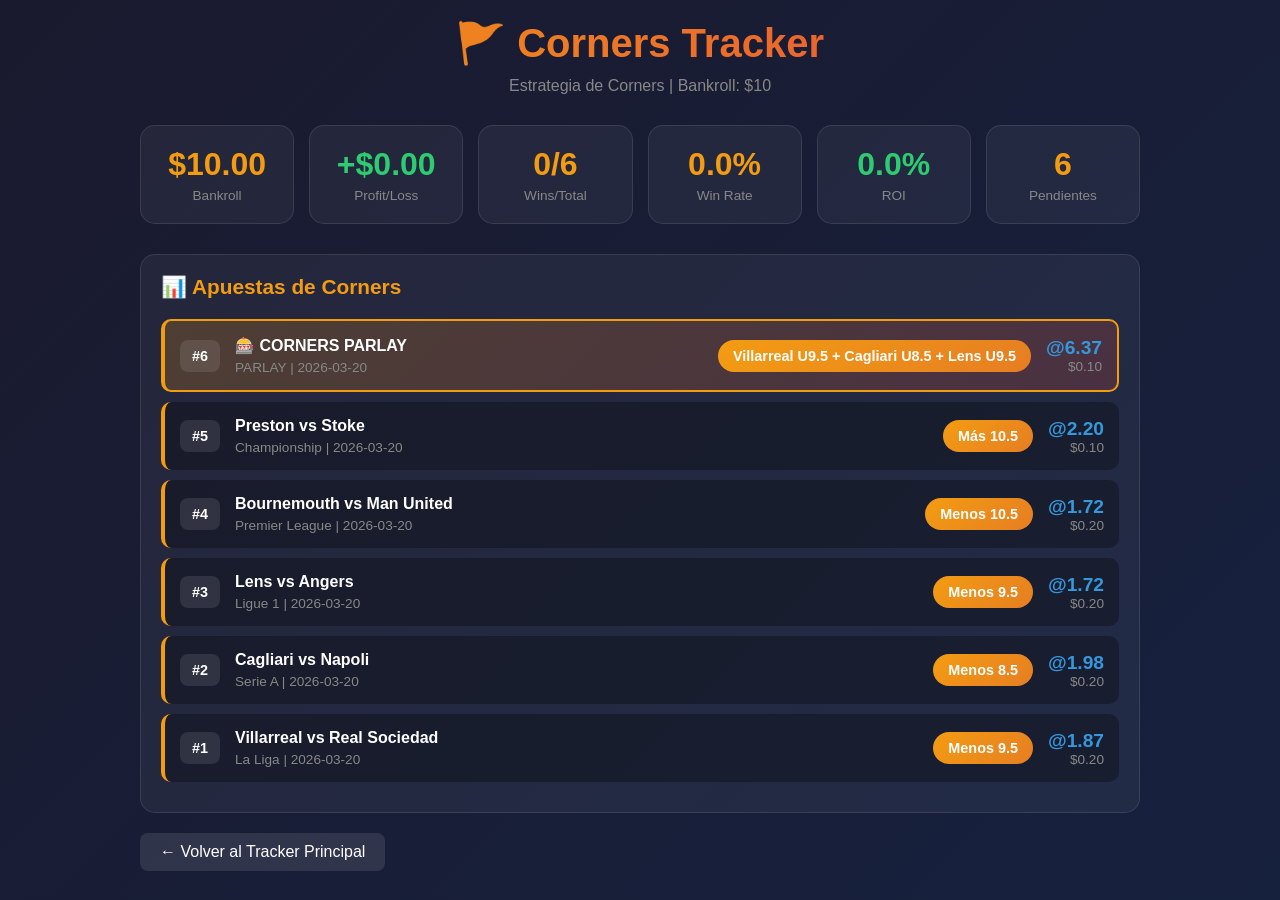
==== corners.html @ 91017ffc "🚩 Add Corners Tracker page + 6 pending bets (0 bankroll)" ====
<!DOCTYPE html>
<html lang="es">
<head>
    <meta charset="UTF-8">
    <meta name="viewport" content="width=device-width, initial-scale=1.0">
    <title>🚩 Corners Tracker | Jarvis</title>
    <style>
        * {
            margin: 0;
            padding: 0;
            box-sizing: border-box;
        }
        
        body {
            font-family: 'Segoe UI', Tahoma, Geneva, Verdana, sans-serif;
            background: linear-gradient(135deg, #1a1a2e 0%, #16213e 100%);
            color: #fff;
            min-height: 100vh;
            padding: 20px;
        }
        
        .container {
            max-width: 1000px;
            margin: 0 auto;
        }
        
        header {
            text-align: center;
            margin-bottom: 30px;
        }
        
        h1 {
            font-size: 2.5rem;
            margin-bottom: 10px;
            background: linear-gradient(90deg, #f39c12, #e74c3c);
            -webkit-background-clip: text;
            -webkit-text-fill-color: transparent;
            background-clip: text;
        }
        
        .subtitle {
            color: #888;
            font-size: 1rem;
        }
        
        .stats-grid {
            display: grid;
            grid-template-columns: repeat(auto-fit, minmax(150px, 1fr));
            gap: 15px;
            margin-bottom: 30px;
        }
        
        .stat-card {
            background: rgba(255,255,255,0.05);
            border-radius: 15px;
            padding: 20px;
            text-align: center;
            border: 1px solid rgba(255,255,255,0.1);
        }
        
        .stat-value {
            font-size: 2rem;
            font-weight: bold;
            color: #f39c12;
        }
        
        .stat-value.positive { color: #2ecc71; }
        .stat-value.negative { color: #e74c3c; }
        
        .stat-label {
            color: #888;
            font-size: 0.85rem;
            margin-top: 5px;
        }
        
        .bets-section {
            background: rgba(255,255,255,0.05);
            border-radius: 15px;
            padding: 20px;
            border: 1px solid rgba(255,255,255,0.1);
        }
        
        .section-title {
            font-size: 1.3rem;
            margin-bottom: 20px;
            color: #f39c12;
        }
        
        .bet-card {
            background: rgba(0,0,0,0.3);
            border-radius: 10px;
            padding: 15px;
            margin-bottom: 10px;
            display: grid;
            grid-template-columns: auto 1fr auto auto;
            gap: 15px;
            align-items: center;
        }
        
        .bet-card.pending {
            border-left: 4px solid #f39c12;
        }
        
        .bet-card.won {
            border-left: 4px solid #2ecc71;
        }
        
        .bet-card.lost {
            border-left: 4px solid #e74c3c;
        }
        
        .bet-id {
            background: rgba(255,255,255,0.1);
            padding: 8px 12px;
            border-radius: 8px;
            font-weight: bold;
            font-size: 0.9rem;
        }
        
        .bet-info {
            display: flex;
            flex-direction: column;
            gap: 5px;
        }
        
        .bet-match {
            font-weight: bold;
            font-size: 1rem;
        }
        
        .bet-details {
            color: #888;
            font-size: 0.85rem;
        }
        
        .bet-pick {
            background: linear-gradient(135deg, #f39c12, #e67e22);
            padding: 8px 15px;
            border-radius: 20px;
            font-weight: bold;
            font-size: 0.9rem;
        }
        
        .bet-odds {
            text-align: right;
        }
        
        .odds-value {
            font-size: 1.2rem;
            font-weight: bold;
            color: #3498db;
        }
        
        .stake-value {
            color: #888;
            font-size: 0.85rem;
        }
        
        .nav-link {
            display: inline-block;
            margin-top: 20px;
            padding: 10px 20px;
            background: rgba(255,255,255,0.1);
            color: #fff;
            text-decoration: none;
            border-radius: 8px;
            transition: background 0.3s;
        }
        
        .nav-link:hover {
            background: rgba(255,255,255,0.2);
        }
        
        .parlay-card {
            background: linear-gradient(135deg, rgba(243, 156, 18, 0.2), rgba(231, 76, 60, 0.2));
            border: 2px solid #f39c12;
        }
        
        @media (max-width: 600px) {
            .bet-card {
                grid-template-columns: 1fr;
                text-align: center;
            }
            
            .bet-id {
                justify-self: center;
            }
        }
    </style>
</head>
<body>
    <div class="container">
        <header>
            <h1>🚩 Corners Tracker</h1>
            <p class="subtitle">Estrategia de Corners | Bankroll: $10</p>
        </header>
        
        <div class="stats-grid" id="stats">
            <!-- Stats loaded dynamically -->
        </div>
        
        <div class="bets-section">
            <h2 class="section-title">📊 Apuestas de Corners</h2>
            <div id="bets-list">
                <!-- Bets loaded dynamically -->
            </div>
        </div>
        
        <a href="index.html" class="nav-link">← Volver al Tracker Principal</a>
    </div>
    
    <script>
        async function loadData() {
            try {
                const response = await fetch('data/corners.json');
                const data = await response.json();
                renderStats(data);
                renderBets(data.bets);
            } catch (error) {
                console.error('Error loading data:', error);
            }
        }
        
        function renderStats(data) {
            const { bankroll, stats } = data;
            const roi = stats.totalStaked > 0 ? ((stats.profitLoss / stats.totalStaked) * 100).toFixed(1) : '0.0';
            const winRate = stats.totalBets > 0 ? ((stats.wins / stats.totalBets) * 100).toFixed(1) : '0.0';
            
            document.getElementById('stats').innerHTML = `
                <div class="stat-card">
                    <div class="stat-value">$${bankroll.current.toFixed(2)}</div>
                    <div class="stat-label">Bankroll</div>
                </div>
                <div class="stat-card">
                    <div class="stat-value ${stats.profitLoss >= 0 ? 'positive' : 'negative'}">
                        ${stats.profitLoss >= 0 ? '+' : ''}$${stats.profitLoss.toFixed(2)}
                    </div>
                    <div class="stat-label">Profit/Loss</div>
                </div>
                <div class="stat-card">
                    <div class="stat-value">${stats.wins}/${stats.totalBets || stats.pending}</div>
                    <div class="stat-label">Wins/Total</div>
                </div>
                <div class="stat-card">
                    <div class="stat-value">${winRate}%</div>
                    <div class="stat-label">Win Rate</div>
                </div>
                <div class="stat-card">
                    <div class="stat-value ${parseFloat(roi) >= 0 ? 'positive' : 'negative'}">${roi}%</div>
                    <div class="stat-label">ROI</div>
                </div>
                <div class="stat-card">
                    <div class="stat-value">${stats.pending}</div>
                    <div class="stat-label">Pendientes</div>
                </div>
            `;
        }
        
        function renderBets(bets) {
            const container = document.getElementById('bets-list');
            
            // Sort by date descending, then by id descending
            const sortedBets = [...bets].sort((a, b) => {
                if (b.date !== a.date) return b.date.localeCompare(a.date);
                return b.id - a.id;
            });
            
            container.innerHTML = sortedBets.map(bet => {
                const statusClass = bet.status === 'pending' ? 'pending' : (bet.won ? 'won' : 'lost');
                const isParlay = bet.league === 'PARLAY';
                
                return `
                    <div class="bet-card ${statusClass} ${isParlay ? 'parlay-card' : ''}">
                        <div class="bet-id">#${bet.id}</div>
                        <div class="bet-info">
                            <div class="bet-match">${bet.match}</div>
                            <div class="bet-details">${bet.league} | ${bet.date}</div>
                        </div>
                        <div class="bet-pick">${bet.pick}</div>
                        <div class="bet-odds">
                            <div class="odds-value">@${bet.odds.toFixed(2)}</div>
                            <div class="stake-value">$${bet.stake.toFixed(2)}</div>
                        </div>
                    </div>
                `;
            }).join('');
        }
        
        loadData();
    </script>
</body>
</html>
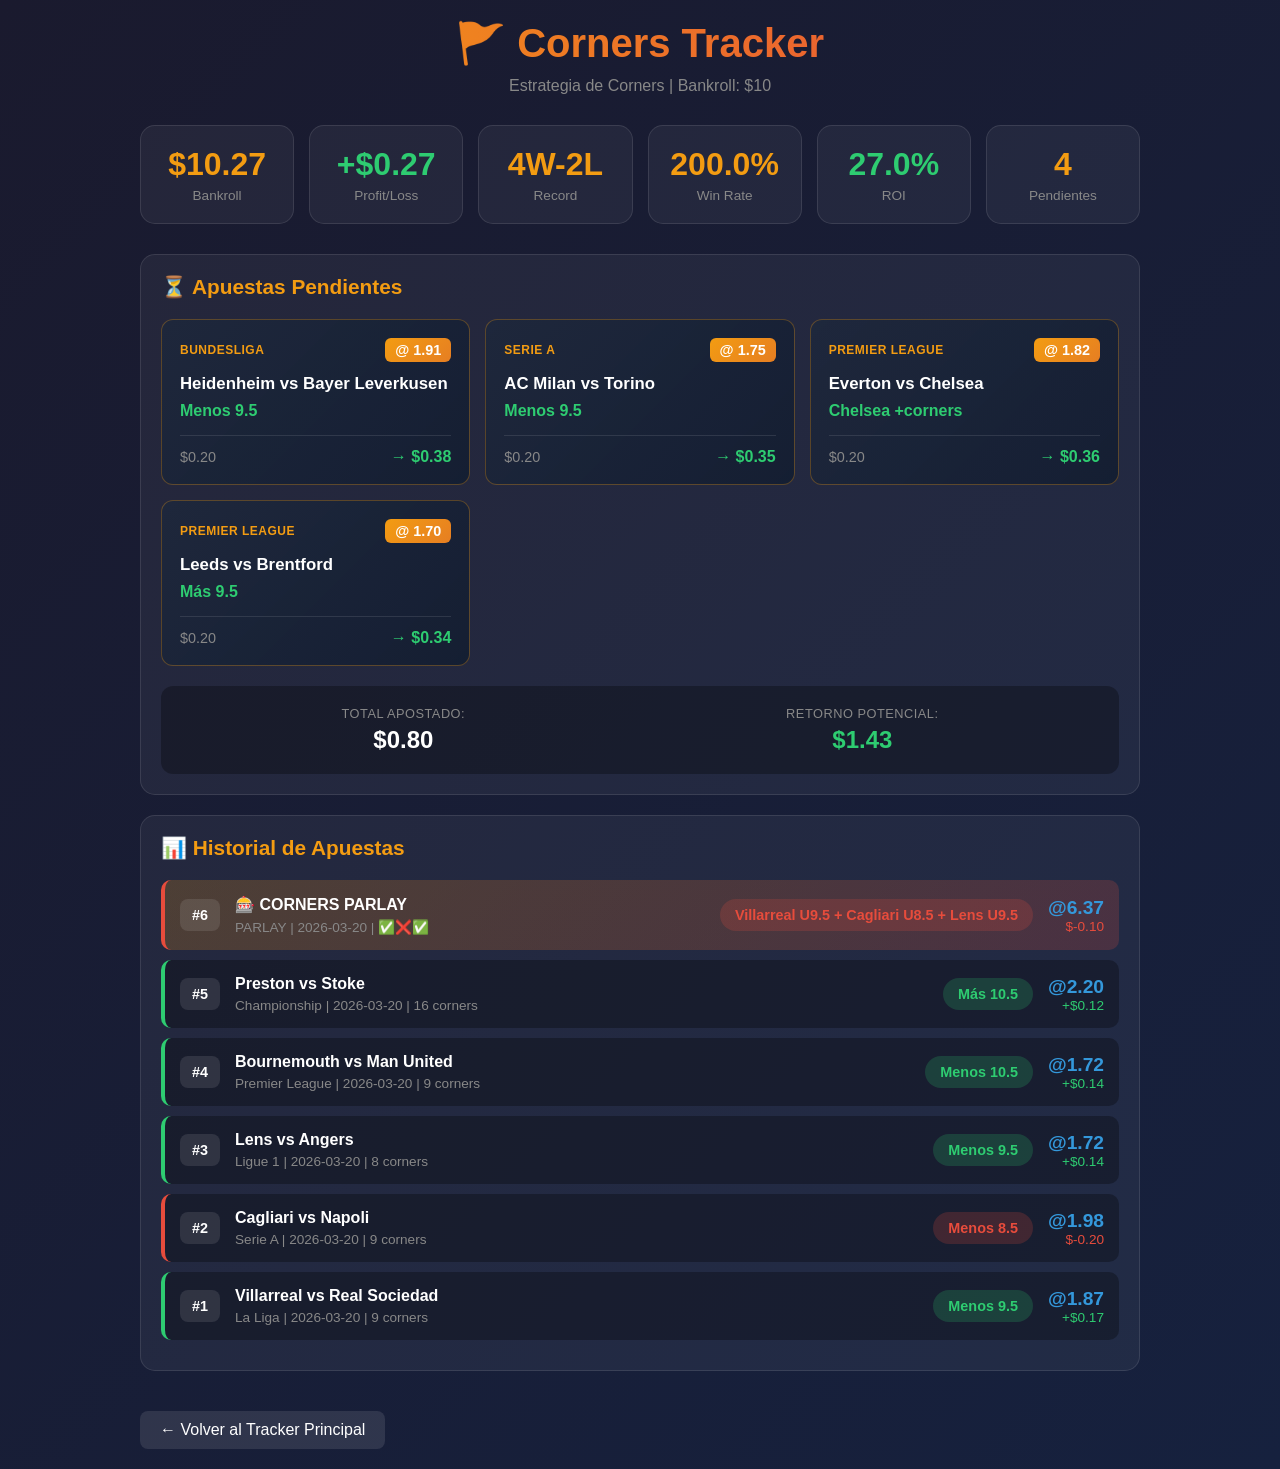
==== commit ccc4852d: "Update corners page with pending cards like main tracker" ====
--- a/corners.html
+++ b/corners.html
@@ -77,6 +77,7 @@
             background: rgba(255,255,255,0.05);
             border-radius: 15px;
             padding: 20px;
+            margin-bottom: 20px;
             border: 1px solid rgba(255,255,255,0.1);
         }
         
@@ -84,8 +85,129 @@
             font-size: 1.3rem;
             margin-bottom: 20px;
             color: #f39c12;
-        }
-        
+            display: flex;
+            align-items: center;
+            gap: 10px;
+        }
+        
+        /* Pending Cards Grid - Like main tracker */
+        .pending-grid {
+            display: grid;
+            grid-template-columns: repeat(auto-fit, minmax(280px, 1fr));
+            gap: 15px;
+            margin-bottom: 20px;
+        }
+        
+        .pending-card {
+            background: linear-gradient(135deg, rgba(30, 40, 60, 0.9), rgba(20, 30, 50, 0.95));
+            border: 1px solid rgba(243, 156, 18, 0.3);
+            border-radius: 12px;
+            padding: 18px;
+            position: relative;
+            transition: transform 0.2s, box-shadow 0.2s;
+        }
+        
+        .pending-card:hover {
+            transform: translateY(-3px);
+            box-shadow: 0 8px 25px rgba(243, 156, 18, 0.2);
+        }
+        
+        .pending-card-header {
+            display: flex;
+            justify-content: space-between;
+            align-items: center;
+            margin-bottom: 12px;
+        }
+        
+        .pending-league {
+            font-size: 0.75rem;
+            color: #f39c12;
+            text-transform: uppercase;
+            font-weight: 600;
+            letter-spacing: 0.5px;
+        }
+        
+        .pending-odds {
+            background: linear-gradient(135deg, #f39c12, #e67e22);
+            padding: 4px 10px;
+            border-radius: 6px;
+            font-weight: bold;
+            font-size: 0.9rem;
+        }
+        
+        .pending-match {
+            font-size: 1.05rem;
+            font-weight: 600;
+            margin-bottom: 8px;
+            color: #fff;
+        }
+        
+        .pending-pick {
+            font-size: 1rem;
+            color: #2ecc71;
+            font-weight: 600;
+            margin-bottom: 15px;
+        }
+        
+        .pending-card-footer {
+            display: flex;
+            justify-content: space-between;
+            align-items: center;
+            padding-top: 12px;
+            border-top: 1px solid rgba(255,255,255,0.1);
+        }
+        
+        .pending-stake {
+            font-size: 0.9rem;
+            color: #888;
+        }
+        
+        .pending-return {
+            font-size: 1rem;
+            color: #2ecc71;
+            font-weight: 600;
+        }
+        
+        .pending-return::before {
+            content: '→ ';
+        }
+        
+        /* Summary Row */
+        .pending-summary {
+            display: flex;
+            justify-content: space-around;
+            padding: 20px;
+            background: rgba(0,0,0,0.3);
+            border-radius: 12px;
+            margin-top: 15px;
+        }
+        
+        .summary-item {
+            text-align: center;
+        }
+        
+        .summary-label {
+            font-size: 0.8rem;
+            color: #888;
+            text-transform: uppercase;
+            letter-spacing: 0.5px;
+            margin-bottom: 5px;
+        }
+        
+        .summary-value {
+            font-size: 1.5rem;
+            font-weight: bold;
+        }
+        
+        .summary-value.staked {
+            color: #fff;
+        }
+        
+        .summary-value.potential {
+            color: #2ecc71;
+        }
+        
+        /* Completed bets list */
         .bet-card {
             background: rgba(0,0,0,0.3);
             border-radius: 10px;
@@ -97,10 +219,6 @@
             align-items: center;
         }
         
-        .bet-card.pending {
-            border-left: 4px solid #f39c12;
-        }
-        
         .bet-card.won {
             border-left: 4px solid #2ecc71;
         }
@@ -134,13 +252,22 @@
         }
         
         .bet-pick {
-            background: linear-gradient(135deg, #f39c12, #e67e22);
             padding: 8px 15px;
             border-radius: 20px;
             font-weight: bold;
             font-size: 0.9rem;
         }
         
+        .bet-card.won .bet-pick {
+            background: rgba(46, 204, 113, 0.2);
+            color: #2ecc71;
+        }
+        
+        .bet-card.lost .bet-pick {
+            background: rgba(231, 76, 60, 0.2);
+            color: #e74c3c;
+        }
+        
         .bet-odds {
             text-align: right;
         }
@@ -151,10 +278,12 @@
             color: #3498db;
         }
         
-        .stake-value {
-            color: #888;
+        .result-value {
             font-size: 0.85rem;
         }
+        
+        .result-value.positive { color: #2ecc71; }
+        .result-value.negative { color: #e74c3c; }
         
         .nav-link {
             display: inline-block;
@@ -172,8 +301,13 @@
         }
         
         .parlay-card {
-            background: linear-gradient(135deg, rgba(243, 156, 18, 0.2), rgba(231, 76, 60, 0.2));
-            border: 2px solid #f39c12;
+            background: linear-gradient(135deg, rgba(243, 156, 18, 0.2), rgba(231, 76, 60, 0.2)) !important;
+        }
+        
+        .no-pending {
+            text-align: center;
+            padding: 30px;
+            color: #888;
         }
         
         @media (max-width: 600px) {
@@ -184,6 +318,10 @@
             
             .bet-id {
                 justify-self: center;
+            }
+            
+            .pending-grid {
+                grid-template-columns: 1fr;
             }
         }
     </style>
@@ -199,10 +337,22 @@
             <!-- Stats loaded dynamically -->
         </div>
         
+        <!-- Pending Bets Section -->
+        <div class="bets-section" id="pending-section">
+            <h2 class="section-title">⏳ Apuestas Pendientes</h2>
+            <div class="pending-grid" id="pending-grid">
+                <!-- Pending bets loaded dynamically -->
+            </div>
+            <div class="pending-summary" id="pending-summary">
+                <!-- Summary loaded dynamically -->
+            </div>
+        </div>
+        
+        <!-- Completed Bets Section -->
         <div class="bets-section">
-            <h2 class="section-title">📊 Apuestas de Corners</h2>
+            <h2 class="section-title">📊 Historial de Apuestas</h2>
             <div id="bets-list">
-                <!-- Bets loaded dynamically -->
+                <!-- Completed bets loaded dynamically -->
             </div>
         </div>
         
@@ -215,7 +365,8 @@
                 const response = await fetch('data/corners.json');
                 const data = await response.json();
                 renderStats(data);
-                renderBets(data.bets);
+                renderPendingBets(data.bets);
+                renderCompletedBets(data.bets);
             } catch (error) {
                 console.error('Error loading data:', error);
             }
@@ -223,8 +374,9 @@
         
         function renderStats(data) {
             const { bankroll, stats } = data;
+            const completedBets = stats.totalBets - (stats.pending || 0);
             const roi = stats.totalStaked > 0 ? ((stats.profitLoss / stats.totalStaked) * 100).toFixed(1) : '0.0';
-            const winRate = stats.totalBets > 0 ? ((stats.wins / stats.totalBets) * 100).toFixed(1) : '0.0';
+            const winRate = completedBets > 0 ? ((stats.wins / completedBets) * 100).toFixed(1) : '0.0';
             
             document.getElementById('stats').innerHTML = `
                 <div class="stat-card">
@@ -238,8 +390,8 @@
                     <div class="stat-label">Profit/Loss</div>
                 </div>
                 <div class="stat-card">
-                    <div class="stat-value">${stats.wins}/${stats.totalBets || stats.pending}</div>
-                    <div class="stat-label">Wins/Total</div>
+                    <div class="stat-value">${stats.wins}W-${stats.losses}L</div>
+                    <div class="stat-label">Record</div>
                 </div>
                 <div class="stat-card">
                     <div class="stat-value">${winRate}%</div>
@@ -250,36 +402,94 @@
                     <div class="stat-label">ROI</div>
                 </div>
                 <div class="stat-card">
-                    <div class="stat-value">${stats.pending}</div>
+                    <div class="stat-value" style="color: #f39c12;">${stats.pending || 0}</div>
                     <div class="stat-label">Pendientes</div>
                 </div>
             `;
         }
         
-        function renderBets(bets) {
+        function renderPendingBets(bets) {
+            const pendingBets = bets.filter(bet => bet.status === 'pending');
+            const container = document.getElementById('pending-grid');
+            const summaryContainer = document.getElementById('pending-summary');
+            const section = document.getElementById('pending-section');
+            
+            if (pendingBets.length === 0) {
+                container.innerHTML = '<div class="no-pending">No hay apuestas pendientes</div>';
+                summaryContainer.style.display = 'none';
+                return;
+            }
+            
+            let totalStaked = 0;
+            let potentialReturn = 0;
+            
+            container.innerHTML = pendingBets.map(bet => {
+                const stake = bet.stake || 0;
+                const returnAmount = (stake * bet.odds).toFixed(2);
+                totalStaked += stake;
+                potentialReturn += parseFloat(returnAmount);
+                
+                return `
+                    <div class="pending-card">
+                        <div class="pending-card-header">
+                            <span class="pending-league">${bet.league}</span>
+                            <span class="pending-odds">@ ${bet.odds.toFixed(2)}</span>
+                        </div>
+                        <div class="pending-match">${bet.match}</div>
+                        <div class="pending-pick">${bet.pick}</div>
+                        <div class="pending-card-footer">
+                            <span class="pending-stake">$${stake.toFixed(2)}</span>
+                            <span class="pending-return">$${returnAmount}</span>
+                        </div>
+                    </div>
+                `;
+            }).join('');
+            
+            summaryContainer.innerHTML = `
+                <div class="summary-item">
+                    <div class="summary-label">Total Apostado:</div>
+                    <div class="summary-value staked">$${totalStaked.toFixed(2)}</div>
+                </div>
+                <div class="summary-item">
+                    <div class="summary-label">Retorno Potencial:</div>
+                    <div class="summary-value potential">$${potentialReturn.toFixed(2)}</div>
+                </div>
+            `;
+            summaryContainer.style.display = 'flex';
+        }
+        
+        function renderCompletedBets(bets) {
+            const completedBets = bets.filter(bet => bet.status !== 'pending');
             const container = document.getElementById('bets-list');
             
+            if (completedBets.length === 0) {
+                container.innerHTML = '<div class="no-pending">No hay apuestas completadas aún</div>';
+                return;
+            }
+            
             // Sort by date descending, then by id descending
-            const sortedBets = [...bets].sort((a, b) => {
+            const sortedBets = [...completedBets].sort((a, b) => {
                 if (b.date !== a.date) return b.date.localeCompare(a.date);
                 return b.id - a.id;
             });
             
             container.innerHTML = sortedBets.map(bet => {
-                const statusClass = bet.status === 'pending' ? 'pending' : (bet.won ? 'won' : 'lost');
+                const statusClass = bet.won ? 'won' : 'lost';
                 const isParlay = bet.league === 'PARLAY';
+                const plClass = bet.pl >= 0 ? 'positive' : 'negative';
+                const plPrefix = bet.pl >= 0 ? '+' : '';
                 
                 return `
                     <div class="bet-card ${statusClass} ${isParlay ? 'parlay-card' : ''}">
                         <div class="bet-id">#${bet.id}</div>
                         <div class="bet-info">
                             <div class="bet-match">${bet.match}</div>
-                            <div class="bet-details">${bet.league} | ${bet.date}</div>
+                            <div class="bet-details">${bet.league} | ${bet.date} | ${bet.result || ''}</div>
                         </div>
                         <div class="bet-pick">${bet.pick}</div>
                         <div class="bet-odds">
                             <div class="odds-value">@${bet.odds.toFixed(2)}</div>
-                            <div class="stake-value">$${bet.stake.toFixed(2)}</div>
+                            <div class="result-value ${plClass}">${plPrefix}$${bet.pl.toFixed(2)}</div>
                         </div>
                     </div>
                 `;
